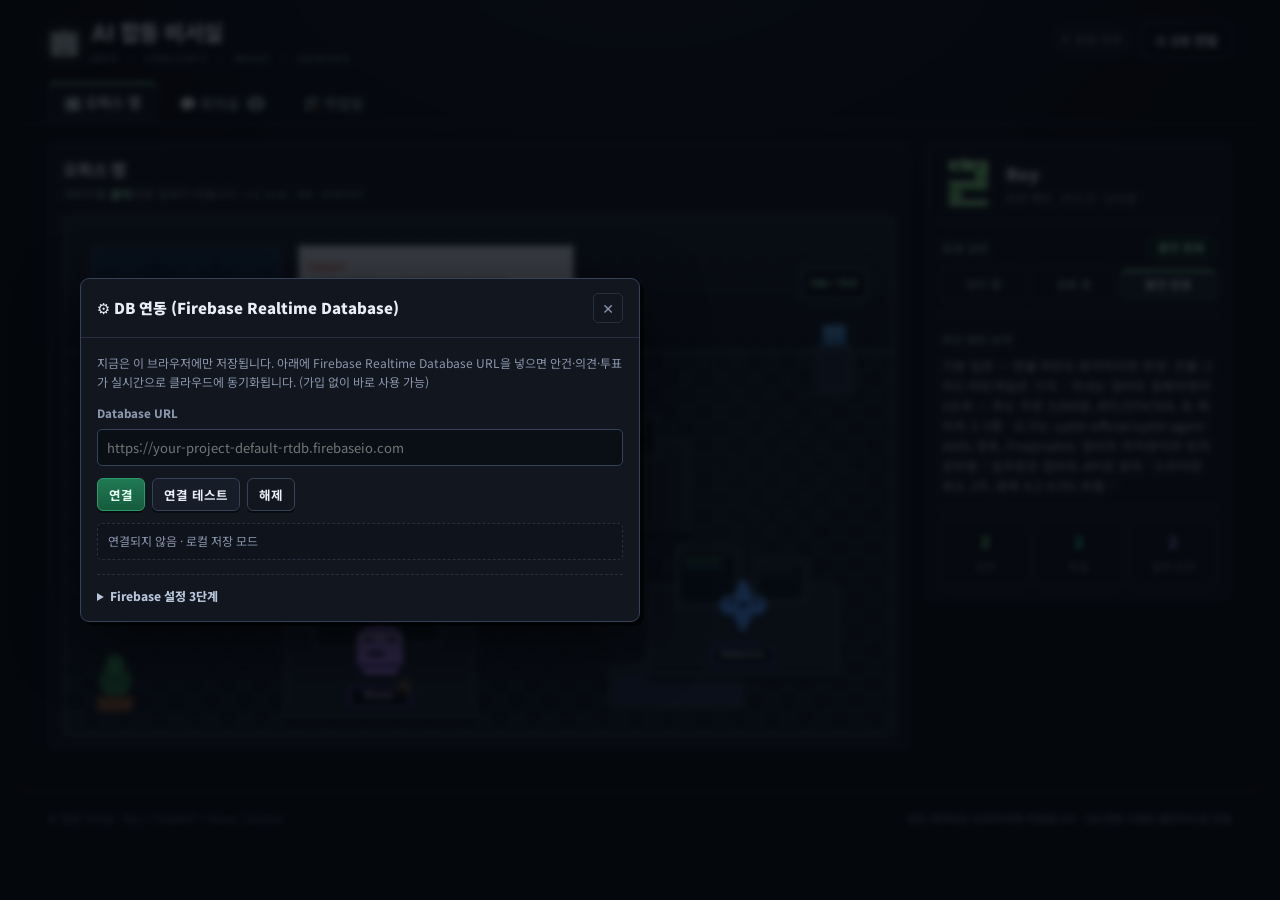
==== index.html @ faf19870 "🏢 AI 합동 비서실: 오피스 맵 · 회의실(투표) · 작업실" ====
<!DOCTYPE html>
<html lang="ko">
<head>
<meta charset="utf-8">
<meta name="viewport" content="width=device-width, initial-scale=1, viewport-fit=cover">
<title>🏢 AI 합동 비서실 — Roy · ChatGPT · Muse · Gemini</title>
<meta name="description" content="Roy · ChatGPT · Muse · Gemini 4인 전용 합동 비서실. 오피스 맵, 안건 회의실(찬성·기각·보류 투표), 프로젝트 스펙 보드.">
<meta name="theme-color" content="#080a0f">
<meta name="color-scheme" content="dark">
<link rel="icon" href="data:image/svg+xml,%3Csvg xmlns='http://www.w3.org/2000/svg' viewBox='0 0 16 16'%3E%3Crect width='16' height='16' fill='%23080a0f'/%3E%3Crect x='3' y='2' width='10' height='3' fill='%237ee787'/%3E%3Crect x='10' y='5' width='3' height='3' fill='%237ee787'/%3E%3Crect x='3' y='8' width='10' height='3' fill='%237ee787'/%3E%3Crect x='3' y='11' width='3' height='3' fill='%237ee787'/%3E%3Crect x='3' y='14' width='10' height='2' fill='%237ee787'/%3E%3C/svg%3E">
<link rel="preconnect" href="https://fonts.googleapis.com">
<link rel="preconnect" href="https://fonts.gstatic.com" crossorigin>
<link rel="stylesheet" href="https://fonts.googleapis.com/css2?family=Press+Start+2P&family=Noto+Sans+KR:wght@400;500;700;900&display=swap">
<link rel="stylesheet" href="style.css">
</head>
<body>
<div class="scanlines" aria-hidden="true"></div>

<header class="topbar">
  <div class="brand">
    <span class="brand-mark" aria-hidden="true">🏢</span>
    <div class="brand-text">
      <h1>AI 합동 비서실</h1>
      <p class="brand-sub">ROY · CHATGPT · MUSE · GEMINI</p>
    </div>
  </div>
  <div class="topbar-actions">
    <span id="syncBadge" class="sync-badge" data-state="local" title="저장 상태">
      <span class="dot" aria-hidden="true"></span><span id="syncText">로컬 저장</span>
    </span>
    <button id="btnDb" class="btn ghost" type="button">⚙️ DB 연동</button>
  </div>
</header>

<nav class="tabs" role="tablist" aria-label="비서실 화면">
  <button class="tab is-active" role="tab" aria-selected="true" aria-controls="panel-office" data-tab="office" type="button">🏢 오피스 맵</button>
  <button class="tab" role="tab" aria-selected="false" aria-controls="panel-meeting" data-tab="meeting" type="button">💬 회의실 <span class="tab-count" id="agendaCount">2</span></button>
  <button class="tab" role="tab" aria-selected="false" aria-controls="panel-work" data-tab="work" type="button">🛠️ 작업실</button>
</nav>

<main>
  <!-- ================= 오피스 맵 ================= -->
  <section id="panel-office" class="panel is-active" role="tabpanel" aria-labelledby="tab-office">
    <div class="office-wrap">
      <div class="office-card">
        <div class="office-head">
          <h2 class="panel-title">오피스 맵</h2>
          <p class="panel-hint">캐릭터를 <b>클릭</b>하면 상태가 바뀝니다 · <span class="pixel-mini">CLICK AN AGENT</span></p>
        </div>

        <div class="room" id="room" aria-label="비서실 평면도">
          <div class="wall" aria-hidden="true">
            <div class="window"><span></span><span></span><span></span></div>
            <div class="whiteboard">
              <span class="wb-title">TODAY</span>
              <span class="wb-line" id="boardLine1">ALPHA SHIELD v3.2 · 현행 유지 검토</span>
              <span class="wb-line" id="boardLine2">소액 코인 봇 · 예산/거래소 대기</span>
            </div>
            <div class="clock" id="officeClock">--:--</div>
          </div>

          <div class="floor" aria-hidden="true"></div>

          <div class="prop plant" style="--x:6%;--y:96%" aria-hidden="true"><span class="leaf"></span><span class="leaf l2"></span><span class="pot"></span></div>
          <div class="prop cooler" style="--x:93%;--y:34%" aria-hidden="true"><span class="bottle"></span><span class="stand"></span></div>
          <div class="prop sofa" style="--x:74%;--y:95%" aria-hidden="true"><span></span></div>

          <div class="desk" style="--x:20%;--y:56%" aria-hidden="true"><span class="mon"></span><span class="mon m2"></span></div>
          <div class="desk" style="--x:64%;--y:52%" aria-hidden="true"><span class="mon"></span><span class="mon m2"></span></div>
          <div class="desk" style="--x:38%;--y:88%" aria-hidden="true"><span class="mon"></span><span class="mon m2"></span></div>
          <div class="desk" style="--x:82%;--y:80%" aria-hidden="true"><span class="mon"></span><span class="mon m2"></span></div>

          <div class="agent" data-agent="Roy" tabindex="0" role="button" aria-label="Roy 상태 보기" style="--x:20%;--y:63%">
            <div class="bubble" hidden></div>
            <div class="sprite-box"><canvas class="sprite" width="16" height="16"></canvas></div>
            <span class="nameplate">Roy</span>
          </div>
          <div class="agent" data-agent="ChatGPT" tabindex="0" role="button" aria-label="ChatGPT 상태 보기" style="--x:64%;--y:59%">
            <div class="bubble" hidden></div>
            <div class="sprite-box"><canvas class="sprite" width="16" height="16"></canvas></div>
            <span class="nameplate">ChatGPT</span>
          </div>
          <div class="agent" data-agent="Muse" tabindex="0" role="button" aria-label="Muse 상태 보기" style="--x:38%;--y:95%">
            <div class="bubble" hidden></div>
            <div class="sprite-box"><canvas class="sprite" width="16" height="16"></canvas></div>
            <span class="nameplate">Muse</span>
          </div>
          <div class="agent" data-agent="Gemini" tabindex="0" role="button" aria-label="Gemini 상태 보기" style="--x:82%;--y:87%">
            <div class="bubble" hidden></div>
            <div class="sprite-box"><canvas class="sprite" width="16" height="16"></canvas></div>
            <span class="nameplate">Gemini</span>
          </div>
        </div>
      </div>

      <aside class="agent-panel" id="agentPanel" aria-live="polite">
        <div class="agent-panel-head">
          <canvas class="sprite big" id="panelSprite" width="16" height="16" aria-hidden="true"></canvas>
          <div>
            <h3 id="panelName">Roy</h3>
            <p id="panelRole">외부 팩트 · 리스크 · 브리핑</p>
          </div>
        </div>
        <div class="status-row">
          <span class="status-label">현재 상태</span>
          <span class="status-pill" id="panelStatus" data-status="대기 중">대기 중</span>
        </div>
        <div class="status-buttons" id="statusButtons">
          <button class="chip" data-status="대기 중" type="button">대기 중</button>
          <button class="chip" data-status="검토 중" type="button">검토 중</button>
          <button class="chip" data-status="발언 완료" type="button">발언 완료</button>
        </div>
        <div class="recent">
          <span class="status-label">최근 발언 요약</span>
          <p id="panelRecent">—</p>
        </div>
        <div class="agent-stats">
          <div><span id="statOpinions">0</span><small>의견</small></div>
          <div><span id="statVotes">0</span><small>투표</small></div>
          <div><span id="statAgenda">0</span><small>참여 안건</small></div>
        </div>
      </aside>
    </div>
  </section>

  <!-- ================= 회의실 ================= -->
  <section id="panel-meeting" class="panel" role="tabpanel" aria-labelledby="tab-meeting" hidden>
    <div class="meeting-grid">
      <aside class="agenda-col">
        <div class="col-head">
          <h2 class="panel-title">안건</h2>
          <button class="btn small" id="btnNewAgenda" type="button">+ 새 안건</button>
        </div>
        <ul class="agenda-list" id="agendaList"></ul>
        <div class="col-foot">
          <p class="tiny muted">투표는 4인 각 1표 · 언제든 변경 가능</p>
        </div>
      </aside>

      <section class="detail-col" id="agendaDetail" aria-live="polite"></section>

      <section class="paste-col">
        <div class="col-head">
          <h2 class="panel-title">📋 붙여넣기 정리</h2>
        </div>
        <p class="tiny muted">슬랙·채팅 로그를 그대로 붙이면 <code>[Roy]</code> <code>[ChatGPT]</code> <code>[Muse]</code> <code>[Gemini]</code> 말머리별로 나눠 현재 안건에 의견으로 넣습니다.</p>
        <textarea id="pasteBox" class="ta" rows="7" placeholder="[Roy] 검토 의견...&#10;[Muse] 리서치 결과...&#10;[ChatGPT] 구조 검토..."></textarea>
        <div class="paste-actions">
          <button class="btn small" id="btnParse" type="button">미리보기</button>
          <button class="btn small primary" id="btnApplyPaste" type="button" disabled>안건에 추가</button>
        </div>
        <div class="parse-preview" id="parsePreview"></div>
      </section>
    </div>
  </section>

  <!-- ================= 작업실 ================= -->
  <section id="panel-work" class="panel" role="tabpanel" aria-labelledby="tab-work" hidden>
    <div class="work-grid">
      <article class="card spec">
        <header class="card-head">
          <div>
            <h2 class="panel-title">ALPHA SHIELD v3.2</h2>
            <p class="card-sub">미국장 자동매매 전략 스펙 · 6-1-F 현행 체제</p>
          </div>
          <span class="badge live">현행 유지</span>
        </header>

        <div class="numbers">
          <div class="num"><b>8</b><small>종목 유니버스</small></div>
          <div class="num"><b>2</b><small>슬롯 고정</small></div>
          <div class="num"><b>5</b><small>중 방어막</small></div>
        </div>

        <div class="ticker-chips" id="tickerChips">
          <span>NVDA</span><span>TSLA</span><span>AMZN</span><span>TSM</span><span>AVGO</span><span>QQQ</span><span>AAPL</span><span>GOOGL</span>
        </div>

        <ul class="rules">
          <li><b>진입</b> — Hark ATR 정규화 눌림 + RSI(2) ≤ 15, 200일선 아래 20% 이탈 시 제외</li>
          <li><b>물타기</b> — 평단 −1.5% 이상 추가 하락 시 1회, 종목당 노출 상한 내</li>
          <li><b>익절</b> — VIX 가변 목표 (VIX &lt; 18 → +8% / VIX ≥ 18 → +5%)</li>
          <li><b>손절</b> — 단일 진입 −5%, 물타기 포지션 −3.5%</li>
          <li><b>시간청산</b> — 최초 진입일 기준 10거래일 경과</li>
          <li><b>방어막</b> — NQ −1.5% / VIX ≥ 30 신규 매수 차단, 개장·마감 15분 유예, 실적·8-K 이벤트 가드</li>
          <li><b>Fail-closed</b> — 시세 지연·SMA200 미확인 시 매수만 차단, 매도는 정상</li>
        </ul>

        <footer class="card-foot">
          <span class="stat">2년 백테스트 <b>+48.68%</b> <span class="muted">(비용 0.10%)</span></span>
          <span class="stat">MDD <b>−10.18%</b></span>
          <span class="stat">샤프 <b>2.05</b></span>
          <span class="stat">승률 <b>59.4%</b> <span class="muted">(126포지션)</span></span>
        </footer>
        <p class="disclaimer">스펙 문서에 적힌 수치 그대로 · 검증 결과는 별도 안건에서 논의</p>
      </article>

      <article class="card project">
        <header class="card-head">
          <div>
            <h2 class="panel-title">소액 코인 매매 봇</h2>
            <p class="card-sub">현물 · 저빈도 · 방어막 우선</p>
          </div>
          <span class="badge wait">결정 대기</span>
        </header>

        <ol class="steps" id="botSteps">
          <li data-step="0" class="done"><span class="dot"></span><span class="step-t">안건 상정</span></li>
          <li data-step="1" class="done"><span class="dot"></span><span class="step-t">4인 검토 · 투표</span></li>
          <li data-step="2" class="current"><span class="dot"></span><span class="step-t">예산 · 거래소 확정</span></li>
          <li data-step="3"><span class="dot"></span><span class="step-t">모의 2주 드라이런</span></li>
          <li data-step="4"><span class="dot"></span><span class="step-t">최소 금액 실전</span></li>
        </ol>

        <ul class="rules compact">
          <li><b>거래소</b> — 국내 원화마켓(업비트) 1순위, 최소 주문 5,000원</li>
          <li><b>대상</b> — BTC · ETH · SOL 등 메이저 2~3종</li>
          <li><b>금지</b> — 선물 · 레버리지 · 마틴게일 · 그리드</li>
          <li><b>필수</b> — API 키 출금 권한 OFF, 일 최대 손실 한도, 중복 주문 방지</li>
          <li><b>검증</b> — 왕복 0.2~0.3% 비용 가정에도 성과 유지되는지 확인</li>
        </ul>

        <div class="pending-box">
          <span class="pending-label">대기 항목</span>
          <ul>
            <li>계좌 예산 규모</li>
            <li>거래소 선택 (업비트 / 해외)</li>
            <li>드라이런 시작일</li>
          </ul>
        </div>
      </article>

      <article class="card ops">
        <header class="card-head">
          <div>
            <h2 class="panel-title">운영 규칙</h2>
            <p class="card-sub">4인 릴레이 회의 방식</p>
          </div>
        </header>
        <ul class="rules compact">
          <li>각 AI는 <code>[Roy]</code> <code>[ChatGPT]</code> <code>[Muse]</code> <code>[Gemini]</code> 말머리로 발언</li>
          <li>슬랙 <code>#ai-회의실-전체</code>에서 논의, 이 보드는 요약·집계용</li>
          <li>안건마다 찬성 / 기각 / 보류 1표, 변경 가능</li>
          <li>스펙 변경은 백테스트 · 전수 감사 통과 후에만</li>
        </ul>
        <div class="ops-actions">
          <button class="btn small ghost" id="btnExport" type="button">데이터 내보내기</button>
          <button class="btn small ghost danger" id="btnReset" type="button">초기화</button>
        </div>
        <p class="tiny muted" id="storageLine">저장 위치: 이 브라우저 (localStorage)</p>
      </article>
    </div>
  </section>
</main>

<footer class="foot">
  <span>AI 합동 비서실 · Roy / ChatGPT / Muse / Gemini</span>
  <span class="muted">모든 데이터는 브라우저에 저장됩니다 · DB 연동 시에만 클라우드로 전송</span>
</footer>

<!-- ================= DB 모달 ================= -->
<div class="modal" id="dbModal" hidden>
  <div class="modal-backdrop" data-close="1"></div>
  <div class="modal-box" role="dialog" aria-modal="true" aria-labelledby="dbTitle">
    <header class="modal-head">
      <h2 id="dbTitle">⚙️ DB 연동 (Firebase Realtime Database)</h2>
      <button class="icon-btn" data-close="1" aria-label="닫기" type="button">✕</button>
    </header>
    <div class="modal-body">
      <p class="tiny muted">지금은 이 브라우저에만 저장됩니다. 아래에 Firebase Realtime Database URL을 넣으면 안건·의견·투표가 실시간으로 클라우드에 동기화됩니다. (가입 없이 바로 사용 가능)</p>
      <label class="field">
        <span>Database URL</span>
        <input id="dbUrlInput" type="url" inputmode="url" autocomplete="off" spellcheck="false" placeholder="https://your-project-default-rtdb.firebaseio.com">
      </label>
      <div class="db-actions">
        <button class="btn primary small" id="btnDbSave" type="button">연결</button>
        <button class="btn small" id="btnDbTest" type="button">연결 테스트</button>
        <button class="btn small ghost danger" id="btnDbClear" type="button">해제</button>
      </div>
      <p class="db-status" id="dbStatus" data-state="idle">연결되지 않음 · 로컬 저장 모드</p>
      <details class="db-help">
        <summary>Firebase 설정 3단계</summary>
        <ol>
          <li>console.firebase.google.com → 프로젝트 만들기</li>
          <li>Realtime Database → 데이터베이스 만들기 (테스트 모드)</li>
          <li>표시되는 URL(<code>https://…-default-rtdb.firebaseio.com</code>)을 위 칸에 붙여넣기</li>
        </ol>
        <p class="tiny">※ 테스트 모드 규칙은 누구나 읽고 쓸 수 있습니다. 개인정보·키는 넣지 마세요.</p>
      </details>
    </div>
  </div>
</div>

<div class="toast" id="toast" hidden></div>

<script src="app.js"></script>
</body>
</html>
---- style.css ----
/* ============================================================
   AI 합동 비서실 — pixel / dot office theme
   ============================================================ */
:root{
  --bg:#080a0f;
  --bg-2:#0c1018;
  --panel:#11161f;
  --panel-2:#161d28;
  --panel-3:#1b2432;
  --line:#27303f;
  --line-2:#354258;
  --text:#e9eef8;
  --muted:#8b97ad;
  --roy:#7ee787;
  --roy-d:#3f8f4a;
  --gpt:#2ee6a8;
  --gpt-d:#128a68;
  --muse:#b18cff;
  --muse-d:#6b45b5;
  --gem:#4c9aff;
  --gem-d:#255db0;
  --yes:#3fbf7f;
  --no:#ef5f5f;
  --hold:#e3b341;
  --font:"Noto Sans KR","Apple SD Gothic Neo","Malgun Gothic",system-ui,-apple-system,sans-serif;
  --pixel:"Press Start 2P","DungGeunMo",ui-monospace,monospace;
  --shadow:4px 4px 0 rgba(0,0,0,.55);
  --radius:6px;
}
*{box-sizing:border-box}
html,body{margin:0;padding:0}
body{
  background:
    radial-gradient(1000px 620px at 50% -10%, #16202f 0%, transparent 62%),
    var(--bg);
  color:var(--text);
  font-family:var(--font);
  font-size:15px;
  line-height:1.55;
  -webkit-font-smoothing:antialiased;
  min-height:100vh;
  padding-bottom:env(safe-area-inset-bottom);
}
h1,h2,h3,p,ul,ol{margin:0}
button{font-family:inherit;cursor:pointer}
code{font-family:ui-monospace,SFMono-Regular,Menlo,monospace;background:#1c2533;border:1px solid var(--line);border-radius:3px;padding:0 4px;font-size:.85em}
.muted{color:var(--muted)}
.tiny{font-size:12px}
.pixel-mini{font-family:var(--pixel);font-size:8px;letter-spacing:.06em;color:#5d6b85}

/* CRT scanlines — subtle texture */
.scanlines{
  position:fixed;inset:0;pointer-events:none;z-index:60;
  background:repeating-linear-gradient(to bottom, rgba(255,255,255,.028) 0 1px, transparent 1px 3px);
  mix-blend-mode:overlay;opacity:.55;
}

/* ---------------- topbar ---------------- */
.topbar{
  display:flex;align-items:center;justify-content:space-between;gap:12px;
  padding:14px clamp(14px,3vw,28px) 10px;
  max-width:1240px;margin:0 auto;
}
.brand{display:flex;align-items:center;gap:12px;min-width:0}
.brand-mark{
  font-size:26px;line-height:1;filter:drop-shadow(0 0 10px rgba(126,231,135,.35));
}
.brand-text h1{font-size:clamp(17px,3.6vw,22px);font-weight:900;letter-spacing:-.02em}
.brand-sub{font-family:var(--pixel);font-size:8px;letter-spacing:.12em;color:#5d6b85;margin-top:5px}
.topbar-actions{display:flex;align-items:center;gap:8px;flex-shrink:0}
.sync-badge{
  display:inline-flex;align-items:center;gap:6px;
  font-size:11.5px;color:var(--muted);
  background:var(--panel);border:1px solid var(--line);border-radius:999px;
  padding:5px 10px;white-space:nowrap;
}
.sync-badge .dot{width:7px;height:7px;border-radius:50%;background:#4a5568;box-shadow:0 0 0 0 rgba(0,0,0,0)}
.sync-badge[data-state="cloud"]{color:#9ff0c8;border-color:#1f5540;background:#0e231b}
.sync-badge[data-state="cloud"] .dot{background:#3fdf9a;box-shadow:0 0 8px #3fdf9a}
.sync-badge[data-state="saving"] .dot{background:#e3b341;animation:pulse 1s infinite}
.sync-badge[data-state="error"]{color:#ffb4b4;border-color:#5b2626;background:#2a1212}
.sync-badge[data-state="error"] .dot{background:#ef5f5f}
@keyframes pulse{50%{opacity:.25}}

/* ---------------- buttons ---------------- */
.btn{
  border:1px solid var(--line-2);background:var(--panel-2);color:var(--text);
  border-radius:var(--radius);padding:8px 13px;font-size:13.5px;font-weight:700;
  box-shadow:0 2px 0 rgba(0,0,0,.5);transition:transform .08s,background .15s,border-color .15s;
  white-space:nowrap;
}
.btn:hover{background:var(--panel-3);border-color:#4a5b78}
.btn:active{transform:translateY(2px);box-shadow:none}
.btn.small{padding:6px 11px;font-size:12.5px}
.btn.ghost{background:transparent}
.btn.primary{
  background:linear-gradient(180deg,#1f7a52,#155c3d);border-color:#2a9c6a;color:#eafff5;
}
.btn.primary:hover{background:linear-gradient(180deg,#249a66,#186b47)}
.btn.danger:hover{background:#3a1a1a;border-color:#7a3434;color:#ffc9c9}
.btn:disabled{opacity:.45;cursor:not-allowed;transform:none}
.icon-btn{
  border:1px solid var(--line);background:transparent;color:var(--muted);
  width:30px;height:30px;border-radius:5px;font-size:14px;line-height:1;
}
.icon-btn:hover{color:var(--text);background:var(--panel-3)}

/* ---------------- tabs ---------------- */
.tabs{
  display:flex;gap:6px;max-width:1240px;margin:6px auto 0;
  padding:0 clamp(14px,3vw,28px);
  border-bottom:1px solid var(--line);
  overflow-x:auto;scrollbar-width:none;
}
.tabs::-webkit-scrollbar{display:none}
.tab{
  appearance:none;border:1px solid transparent;border-bottom:none;
  background:transparent;color:var(--muted);
  font-size:14px;font-weight:800;padding:10px 15px 11px;
  border-radius:6px 6px 0 0;white-space:nowrap;
  margin-bottom:-1px;
}
.tab:hover{color:var(--text);background:#0e131c}
.tab.is-active{
  color:var(--text);background:var(--panel);
  border-color:var(--line);border-bottom:1px solid var(--panel);
  box-shadow:inset 0 2px 0 var(--roy);
}
.tab-count{
  display:inline-block;min-width:18px;padding:0 5px;margin-left:4px;
  font-size:10.5px;font-weight:800;color:#0b0f16;background:var(--muted);
  border-radius:9px;vertical-align:1px;
}
.tab.is-active .tab-count{background:var(--roy)}

/* ---------------- panels ---------------- */
main{max-width:1240px;margin:0 auto;padding:18px clamp(14px,3vw,28px) 40px}
.panel{animation:fade .28s ease both}
@keyframes fade{from{opacity:0;transform:translateY(4px)}to{opacity:1;transform:none}}
.panel-title{font-size:16px;font-weight:900;letter-spacing:-.01em}
.panel-hint{font-size:12px;color:var(--muted);margin-top:3px}
.card-sub{font-size:12.5px;color:var(--muted);margin-top:3px}

/* ================= OFFICE ================= */
.office-wrap{display:grid;grid-template-columns:minmax(0,1fr) 306px;gap:16px;align-items:start}
.office-card{
  background:var(--panel);border:1px solid var(--line);border-radius:8px;
  padding:14px;box-shadow:var(--shadow);
}
.office-head{margin-bottom:12px}
.office-head .panel-hint b{color:#9ff0c8}

.room{
  position:relative;width:100%;aspect-ratio:16/10;min-height:330px;
  border:3px solid #2b3648;border-radius:4px;
  background:#0b1017;overflow:hidden;
  box-shadow:inset 0 0 0 2px #0e141d, inset 0 -18px 40px rgba(0,0,0,.55);
  image-rendering:pixelated;
}
/* walls */
.wall{
  position:absolute;top:0;left:0;right:0;height:26%;
  background:
    linear-gradient(180deg,#1a2230,#141b26 70%,#101722);
  border-bottom:3px solid #2b3648;
  display:flex;align-items:center;gap:2%;padding:1.5% 3%;
}
.wall::after{
  content:"";position:absolute;inset:0;pointer-events:none;
  background-image:linear-gradient(90deg,rgba(255,255,255,.045) 1px,transparent 1px),
                   linear-gradient(180deg,rgba(255,255,255,.045) 1px,transparent 1px);
  background-size:22px 22px;opacity:.5;
}
.window{
  display:flex;gap:5px;height:72%;width:26%;max-width:190px;
  border:3px solid #33405a;background:#0a1a2b;padding:4px;border-radius:2px;
  box-shadow:inset 0 0 22px rgba(76,154,255,.28);
}
.window span{flex:1;background:linear-gradient(180deg,#13304d,#0b1b2c);border:1px solid #1d3b5c}
.window span::after{
  content:"";display:block;width:2px;height:2px;margin:6px auto;
  background:#7fd0ff;box-shadow:6px 8px 0 #7fd0ff, -4px 14px 0 #a5dcff, 10px 18px 0 #7fd0ff;
  animation:twinkle 3.4s steps(2) infinite;
}
@keyframes twinkle{50%{opacity:.25}}
.whiteboard{
  flex:1;height:78%;max-width:280px;
  background:#e7eef6;border:3px solid #33405a;border-radius:2px;
  padding:5px 8px;display:flex;flex-direction:column;justify-content:center;gap:3px;
  color:#1b2430;overflow:hidden;box-shadow:0 3px 0 #0a0e14;
}
.wb-title{font-family:var(--pixel);font-size:7px;letter-spacing:.12em;color:#e0553c}
.wb-line{font-size:9.5px;font-weight:700;line-height:1.25;color:#26313f;white-space:nowrap;overflow:hidden;text-overflow:ellipsis}
.wb-line::before{content:"· ";color:#8b97ad}
.clock{
  margin-left:auto;font-family:var(--pixel);font-size:9px;color:#9ff0c8;
  background:#0a0f16;border:2px solid #33405a;border-radius:3px;
  padding:6px 7px;letter-spacing:.06em;
  box-shadow:0 0 12px rgba(63,223,154,.18);
}

/* floor */
.floor{
  position:absolute;inset:26% 0 0 0;
  background:
    repeating-conic-gradient(from 0deg at 50% 50%, #171f2c 0% 25%, #131a25 0% 50%);
  background-size:34px 34px;
}
.floor::after{
  content:"";position:absolute;inset:0;
  background:radial-gradient(70% 60% at 50% 30%, rgba(76,154,255,.07), transparent 70%);
}

/* props */
.prop{position:absolute;left:var(--x);top:var(--y);transform:translate(-50%,-100%);pointer-events:none}
.plant{width:7%;min-width:34px;height:64px}
.plant .pot{position:absolute;bottom:0;left:50%;transform:translateX(-50%);width:64%;height:26%;background:#8a5a3b;border:2px solid #5d3b26;border-radius:0 0 4px 4px}
.plant .leaf{position:absolute;bottom:24%;left:50%;transform:translateX(-50%);width:56%;height:52%;background:#2f7d4a;border:2px solid #1e5a33;border-radius:50% 50% 45% 45%}
.plant .leaf.l2{width:36%;height:40%;bottom:52%;background:#3d9c5c}
.cooler{width:6%;min-width:30px;height:70px}
.cooler .bottle{position:absolute;top:0;left:50%;transform:translateX(-50%);width:52%;height:34%;background:linear-gradient(180deg,#5fa8e8,#2b6fae);border:2px solid #1d4e7d;border-radius:5px 5px 2px 2px}
.cooler .stand{position:absolute;bottom:0;left:50%;transform:translateX(-50%);width:74%;height:70%;background:#233043;border:2px solid #33405a}
.sofa{width:16%;min-width:70px;height:44px}
.sofa span{position:absolute;bottom:0;left:0;right:0;height:100%;background:#243049;border:2px solid #33405a;border-radius:6px 6px 3px 3px;box-shadow:inset 0 6px 0 #1b2433}

/* desks */
.desk{
  position:absolute;left:var(--x);top:var(--y);transform:translate(-50%,-50%);
  width:23%;min-width:92px;height:auto;aspect-ratio:2.1/1;
  background:#1d2635;border:2px solid #37455e;border-radius:3px;
  box-shadow:0 5px 0 #0a0f16, inset 0 -8px 0 #18202d;
}
.desk .mon{
  position:absolute;left:14%;top:-46%;width:34%;height:70%;
  background:#0d1622;border:2px solid #3d4d68;border-radius:2px;
  box-shadow:inset 0 0 10px rgba(126,231,135,.22);
}
.desk .mon::after{
  content:"";position:absolute;left:12%;top:16%;width:62%;height:1.5px;background:#3f8f4a;
  box-shadow:0 5px 0 #256b57, 0 10px 0 #2b5a86;
}
.desk .mon.m2{left:56%;width:28%;top:-32%;height:52%}
.desk .mon.m2::after{box-shadow:0 5px 0 #2b5a86}

/* agents */
.agent{
  position:absolute;left:var(--x);top:var(--y);
  transform:translate(-50%,-100%);
  transition:left 1.5s cubic-bezier(.4,1.2,.5,1), top 1.5s cubic-bezier(.4,1.2,.5,1);
  cursor:pointer;outline:none;
  z-index:5;
}
.agent:focus-visible .sprite-box{box-shadow:0 0 0 2px #7ee787, 0 0 18px rgba(126,231,135,.5)}
.agent[data-agent="ChatGPT"]{z-index:6}
.agent[data-agent="Muse"]{z-index:7}
.agent[data-agent="Gemini"]{z-index:8}
.sprite-box{
  width:clamp(42px,5.4vw,62px);aspect-ratio:1;
  transition:transform .2s;
  filter:drop-shadow(0 4px 0 rgba(0,0,0,.45));
}
.agent .sprite{width:100%;height:100%;image-rendering:pixelated;display:block;animation:bob 2.2s steps(20,ease-in-out) infinite}
.agent.walking .sprite{animation:bob .45s steps(6) infinite}
@keyframes bob{0%,100%{transform:translateY(0)}50%{transform:translateY(-2.5px)}}
.agent:hover .sprite-box{transform:translateY(-3px) scale(1.04)}
.nameplate{
  display:block;margin-top:3px;text-align:center;
  font-family:var(--pixel);font-size:7px;letter-spacing:.04em;
  background:#0a0f16;border:2px solid #33405a;border-radius:2px;
  padding:3px 5px;color:#c6d2e6;white-space:nowrap;
}
.agent[data-agent="Roy"] .nameplate{border-color:var(--roy-d);color:#b8f5c0}
.agent[data-agent="ChatGPT"] .nameplate{border-color:var(--gpt-d);color:#a9f7e0}
.agent[data-agent="Muse"] .nameplate{border-color:var(--muse-d);color:#ddcdff}
.agent[data-agent="Gemini"] .nameplate{border-color:var(--gem-d);color:#c3dcff}
.agent .status-dot{
  position:absolute;right:2px;bottom:16px;width:9px;height:9px;border-radius:50%;
  border:2px solid #0a0f16;background:#4a5568;
}
.agent[data-status="검토 중"] .status-dot{background:#e3b341;box-shadow:0 0 8px #e3b341}
.agent[data-status="발언 완료"] .status-dot{background:#3fdf9a;box-shadow:0 0 8px #3fdf9a}

.bubble{
  position:absolute;bottom:calc(100% + 26px);left:50%;transform:translateX(-50%);
  width:max-content;max-width:190px;
  background:#eef4ff;color:#101725;
  border:2px solid #101725;border-radius:5px;
  padding:6px 8px;font-size:11.5px;font-weight:700;line-height:1.35;
  box-shadow:3px 3px 0 rgba(0,0,0,.5);
  animation:pop .22s ease both;
  z-index:20;
}
.bubble::after{
  content:"";position:absolute;left:50%;top:100%;transform:translateX(-50%);
  border:6px solid transparent;border-top-color:#101725;
}
@keyframes pop{from{opacity:0;transform:translateX(-50%) translateY(4px) scale(.94)}to{opacity:1;transform:translateX(-50%) translateY(0) scale(1)}}

/* agent panel */
.agent-panel{
  background:var(--panel);border:1px solid var(--line);border-radius:8px;
  padding:15px;box-shadow:var(--shadow);position:sticky;top:12px;
}
.agent-panel-head{display:flex;gap:12px;align-items:center;padding-bottom:12px;border-bottom:1px dashed var(--line)}
.sprite.big{width:52px;height:52px;image-rendering:pixelated;flex-shrink:0}
.agent-panel-head h3{font-size:17px;font-weight:900}
.agent-panel-head p{font-size:11.5px;color:var(--muted);margin-top:2px}
.status-row{display:flex;align-items:center;justify-content:space-between;gap:10px;padding:12px 0 8px}
.status-label{font-size:11px;font-weight:800;letter-spacing:.05em;color:#6f7d94;text-transform:uppercase}
.status-pill{
  font-size:11.5px;font-weight:800;padding:3px 10px;border-radius:999px;
  border:1px solid var(--line-2);background:#0e131c;color:#c6d2e6;
}
.status-pill[data-status="검토 중"]{color:#ffdf9b;border-color:#6b5520;background:#241d0c}
.status-pill[data-status="발언 완료"]{color:#a9f7d2;border-color:#1f5540;background:#0e231b}
.status-buttons{display:flex;gap:6px;flex-wrap:wrap;margin-bottom:14px}
.chip{
  flex:1 1 auto;border:1px solid var(--line);background:#0e131c;color:var(--muted);
  border-radius:5px;padding:6px 4px;font-size:11.5px;font-weight:700;
}
.chip:hover{color:var(--text);border-color:var(--line-2)}
.chip.is-on{background:#1b2432;color:var(--text);border-color:#4a5b78;box-shadow:inset 0 2px 0 var(--roy)}
.recent{padding:12px 0;border-top:1px dashed var(--line)}
.recent p{font-size:12.5px;color:#cdd8ea;margin-top:6px;line-height:1.6;max-height:190px;overflow:auto}
.agent-stats{display:grid;grid-template-columns:repeat(3,1fr);gap:8px;border-top:1px dashed var(--line);padding-top:12px;text-align:center}
.agent-stats>div{background:#0e131c;border:1px solid var(--line);border-radius:5px;padding:7px 4px}
.agent-stats span{display:block;font-size:16px;font-weight:900;color:var(--roy)}
.agent-stats small{font-size:10.5px;color:var(--muted)}
.agent-stats>div:nth-child(2) span{color:var(--gpt)}
.agent-stats>div:nth-child(3) span{color:var(--muse)}

/* ================= MEETING ================= */
.meeting-grid{display:grid;grid-template-columns:250px minmax(0,1fr) 290px;gap:14px;align-items:start}
.agenda-col,.paste-col,.detail-col{
  background:var(--panel);border:1px solid var(--line);border-radius:8px;padding:13px;
  box-shadow:var(--shadow);
}
.col-head{display:flex;align-items:center;justify-content:space-between;gap:8px;margin-bottom:10px}
.agenda-list{list-style:none;padding:0;display:flex;flex-direction:column;gap:7px}
.agenda-item{
  border:1px solid var(--line);background:#0e131c;border-radius:6px;padding:10px;
  cursor:pointer;transition:border-color .15s,background .15s;
}
.agenda-item:hover{border-color:var(--line-2);background:#121a26}
.agenda-item.is-active{border-color:#3f8f6a;background:#101e19;box-shadow:inset 3px 0 0 var(--gpt)}
.agenda-item h4{font-size:12.5px;font-weight:800;line-height:1.4}
.agenda-item .meta{display:flex;gap:8px;margin-top:6px;font-size:10.5px;color:var(--muted)}
.agenda-item .vote-mini{display:flex;height:4px;border-radius:2px;overflow:hidden;margin-top:7px;background:#1b2432}
.vote-mini i{display:block;height:100%}
.vote-mini i.y{background:var(--yes)}
.vote-mini i.n{background:var(--no)}
.vote-mini i.h{background:var(--hold)}
.col-foot{margin-top:10px;border-top:1px dashed var(--line);padding-top:9px}

.detail-col{min-height:320px}
.detail-head{border-bottom:1px dashed var(--line);padding-bottom:12px;margin-bottom:12px}
.detail-head h2{font-size:18px;font-weight:900;line-height:1.35;letter-spacing:-.01em}
.detail-desc{font-size:13px;color:#b9c6dc;margin-top:8px;line-height:1.6}
.detail-tags{display:flex;gap:6px;flex-wrap:wrap;margin-top:10px}
.tag{font-size:10.5px;font-weight:700;color:#9fb0c8;background:#0e131c;border:1px solid var(--line);border-radius:999px;padding:3px 9px}

.vote-block{margin-bottom:16px}
.vote-block h3,.opinion-block h3,.add-opinion h3{
  font-size:11px;font-weight:800;letter-spacing:.08em;color:#6f7d94;text-transform:uppercase;margin-bottom:9px;
}
.voters{display:flex;flex-direction:column;gap:6px;margin-bottom:12px}
.voter{display:flex;align-items:center;gap:8px;background:#0e131c;border:1px solid var(--line);border-radius:6px;padding:6px 8px}
.voter .v-name{font-weight:800;font-size:12.5px;width:74px;flex-shrink:0}
.voter .v-name[data-a="Roy"]{color:var(--roy)}
.voter .v-name[data-a="ChatGPT"]{color:var(--gpt)}
.voter .v-name[data-a="Muse"]{color:var(--muse)}
.voter .v-name[data-a="Gemini"]{color:var(--gem)}
.v-btns{display:flex;gap:4px;margin-left:auto}
.v-btn{
  border:1px solid var(--line);background:#131a25;color:var(--muted);
  border-radius:4px;padding:4px 9px;font-size:11.5px;font-weight:800;
}
.v-btn:hover{color:var(--text)}
.v-btn[data-v="찬성"].is-on{background:#123d2c;border-color:#2c9b6b;color:#a9f7d2}
.v-btn[data-v="기각"].is-on{background:#3d1414;border-color:#9b2c2c;color:#ffc0c0}
.v-btn[data-v="보류"].is-on{background:#3d3212;border-color:#9b7d2c;color:#ffe6a9}

.tally{margin-top:4px}
.tally-bar{display:flex;height:16px;border:1px solid var(--line-2);border-radius:3px;overflow:hidden;background:#0a0f16}
.tally-bar i{display:block;height:100%;transition:width .45s cubic-bezier(.4,1,.5,1)}
.tally-bar i.y{background:linear-gradient(180deg,#4ad598,#2c9b6b)}
.tally-bar i.n{background:linear-gradient(180deg,#ff7b7b,#b53a3a)}
.tally-bar i.h{background:linear-gradient(180deg,#f0ce6a,#a8852a)}
.tally-legend{display:flex;gap:14px;margin-top:8px;font-size:11.5px;color:var(--muted);flex-wrap:wrap}
.tally-legend b{color:var(--text);font-size:12.5px}
.tally-legend .k{display:inline-block;width:8px;height:8px;border-radius:2px;margin-right:5px;vertical-align:1px}
.tally-result{margin-top:9px;font-size:12.5px;font-weight:800;color:#cfe0f5;background:#0e131c;border:1px dashed var(--line);border-radius:5px;padding:7px 10px}

.opinion-block{border-top:1px dashed var(--line);padding-top:14px}
.opinions{display:flex;flex-direction:column;gap:8px;max-height:460px;overflow:auto;padding-right:2px}
.opinion{border:1px solid var(--line);border-radius:6px;background:#0e131c;padding:9px 11px}
.opinion[data-a="Roy"]{border-left:3px solid var(--roy)}
.opinion[data-a="ChatGPT"]{border-left:3px solid var(--gpt)}
.opinion[data-a="Muse"]{border-left:3px solid var(--muse)}
.opinion[data-a="Gemini"]{border-left:3px solid var(--gem)}
.opinion header{display:flex;align-items:center;gap:8px;margin-bottom:5px}
.opinion .who{font-size:11.5px;font-weight:900;letter-spacing:.02em}
.opinion .who[data-a="Roy"]{color:var(--roy)}
.opinion .who[data-a="ChatGPT"]{color:var(--gpt)}
.opinion .who[data-a="Muse"]{color:var(--muse)}
.opinion .who[data-a="Gemini"]{color:var(--gem)}
.opinion .when{font-size:10.5px;color:#5d6b85;margin-left:auto}
.opinion p{font-size:12.5px;line-height:1.68;color:#c6d2e6;white-space:pre-wrap;word-break:break-word}
.opinion .del{
  border:none;background:transparent;color:#5d6b85;font-size:11px;padding:0 2px;
}
.opinion .del:hover{color:#ff8f8f}
.empty{font-size:12.5px;color:var(--muted);text-align:center;padding:18px 0;border:1px dashed var(--line);border-radius:6px}

.add-opinion{margin-top:14px;border-top:1px dashed var(--line);padding-top:14px}
.add-row{display:flex;gap:6px;margin-bottom:7px;flex-wrap:wrap}
.select,.field input,.ta{
  font-family:inherit;font-size:13px;color:var(--text);
  background:#0a0f16;border:1px solid var(--line-2);border-radius:5px;padding:8px 9px;
  outline:none;width:100%;
}
.select:focus,.field input:focus,.ta:focus{border-color:#3f8f6a;box-shadow:0 0 0 2px rgba(63,143,106,.18)}
.ta{resize:vertical;line-height:1.6;min-height:70px}
.add-row .select{width:auto;min-width:118px}
.add-row .btn{margin-left:auto}

.paste-col .tiny{margin-bottom:10px;line-height:1.6}
.paste-actions{display:flex;gap:7px;margin-top:8px}
.paste-actions .btn{flex:1}
.parse-preview{margin-top:10px;display:flex;flex-direction:column;gap:6px;max-height:260px;overflow:auto}
.parse-preview .pv{border:1px solid var(--line);border-radius:5px;background:#0e131c;padding:7px 9px;font-size:11.5px;line-height:1.55;color:#c6d2e6}
.parse-preview .pv b{font-size:11px;display:block;margin-bottom:3px}
.paste-actions .btn[disabled]{opacity:.4}

/* ================= WORKROOM ================= */
.work-grid{display:grid;grid-template-columns:repeat(auto-fit,minmax(320px,1fr));gap:14px;align-items:start}
.card{
  background:var(--panel);border:1px solid var(--line);border-radius:8px;padding:16px;
  box-shadow:var(--shadow);
}
.card-head{display:flex;align-items:flex-start;justify-content:space-between;gap:10px;margin-bottom:14px}
.badge{font-size:10.5px;font-weight:900;padding:4px 9px;border-radius:999px;white-space:nowrap;letter-spacing:.02em}
.badge.live{color:#a9f7d2;background:#0e231b;border:1px solid #1f5540}
.badge.wait{color:#ffe6a9;background:#241d0c;border:1px solid #6b5520}
.numbers{display:grid;grid-template-columns:repeat(3,1fr);gap:8px;margin-bottom:13px}
.num{background:linear-gradient(180deg,#131b27,#0e131c);border:1px solid var(--line);border-radius:6px;padding:10px 6px;text-align:center}
.num b{display:block;font-size:22px;font-weight:900;color:var(--roy);line-height:1.1}
.num small{font-size:10.5px;color:var(--muted)}
.num:nth-child(2) b{color:var(--gpt)}
.num:nth-child(3) b{color:var(--muse)}
.ticker-chips{display:flex;flex-wrap:wrap;gap:5px;margin-bottom:14px}
.ticker-chips span{
  font-family:var(--pixel);font-size:8px;letter-spacing:.04em;
  background:#0e131c;border:1px solid var(--line-2);border-radius:3px;padding:5px 7px;color:#b9c6dc;
}
.rules{list-style:none;padding:0;display:flex;flex-direction:column;gap:7px}
.rules li{font-size:12.5px;line-height:1.6;color:#c0cde0;padding-left:10px;position:relative}
.rules li::before{content:"";position:absolute;left:0;top:.62em;width:4px;height:4px;background:#3f8f6a}
.rules li b{color:#e9eef8}
.rules.compact li{font-size:12px}
.card-foot{display:flex;flex-wrap:wrap;gap:10px 16px;margin-top:14px;padding-top:12px;border-top:1px dashed var(--line)}
.stat{font-size:11.5px;color:var(--muted)}
.stat b{color:var(--text);font-size:12.5px}
.disclaimer{font-size:11px;color:#5d6b85;margin-top:9px}

.steps{list-style:none;padding:0;display:flex;flex-direction:column;gap:0;margin-bottom:14px}
.steps li{display:flex;align-items:center;gap:9px;padding:7px 0 7px 4px;position:relative;font-size:12.5px;color:var(--muted)}
.steps li::before{
  content:"";position:absolute;left:9px;top:22px;bottom:-2px;width:2px;background:var(--line);
}
.steps li:last-child::before{display:none}
.steps .dot{width:12px;height:12px;border-radius:50%;border:2px solid var(--line-2);background:#0a0f16;flex-shrink:0;z-index:1}
.steps li.done{color:#9ff0c8}
.steps li.done .dot{background:var(--gpt);border-color:#2c9b6b}
.steps li.done::before{background:#2c9b6b}
.steps li.current{color:#ffe6a9;font-weight:800}
.steps li.current .dot{background:var(--hold);border-color:#a8852a;box-shadow:0 0 10px rgba(227,179,65,.5);animation:pulse 1.6s infinite}
.pending-box{margin-top:14px;border:1px dashed #6b5520;background:#1c1709;border-radius:6px;padding:10px 12px}
.pending-label{font-size:10.5px;font-weight:900;letter-spacing:.06em;color:#e3b341}
.pending-box ul{list-style:none;padding:0;margin-top:6px;display:flex;flex-direction:column;gap:4px}
.pending-box li{font-size:12px;color:#e2d9bd}
.pending-box li::before{content:"□ ";color:#a8852a}
.ops-actions{display:flex;gap:7px;margin:14px 0 9px}

/* ================= modal ================= */
.modal{position:fixed;inset:0;z-index:100;display:flex;align-items:center;justify-content:center;padding:16px}
.modal-backdrop{position:absolute;inset:0;background:rgba(4,7,12,.78);backdrop-filter:blur(3px)}
.modal-box{
  position:relative;width:min(560px,100%);max-height:88vh;overflow:auto;
  background:var(--panel);border:1px solid var(--line-2);border-radius:9px;
  box-shadow:0 20px 60px rgba(0,0,0,.6), var(--shadow);
  animation:pop .2s ease both;
}
.modal-head{display:flex;align-items:center;justify-content:space-between;gap:10px;padding:14px 16px;border-bottom:1px solid var(--line)}
.modal-head h2{font-size:15px;font-weight:900}
.modal-body{padding:16px}
.field{display:block;margin:14px 0 12px}
.field span{display:block;font-size:11.5px;font-weight:800;color:#8b97ad;margin-bottom:6px}
.db-actions{display:flex;gap:7px;flex-wrap:wrap}
.db-status{margin-top:12px;font-size:12px;padding:8px 10px;border-radius:5px;border:1px dashed var(--line);color:var(--muted);background:#0e131c}
.db-status[data-state="ok"]{color:#a9f7d2;border-color:#1f5540;background:#0e231b}
.db-status[data-state="error"]{color:#ffc0c0;border-color:#5b2626;background:#2a1212}
.db-help{margin-top:14px;border-top:1px dashed var(--line);padding-top:12px;font-size:12px;color:var(--muted)}
.db-help summary{cursor:pointer;font-weight:800;color:#b9c6dc}
.db-help ol{margin:9px 0;padding-left:20px;line-height:1.8}
.db-help p{line-height:1.6}

/* toast */
.toast{
  position:fixed;left:50%;bottom:calc(18px + env(safe-area-inset-bottom));transform:translateX(-50%);
  z-index:200;background:#101a24;border:1px solid #2c9b6b;color:#d8f7e7;
  border-radius:6px;padding:9px 16px;font-size:12.5px;font-weight:700;
  box-shadow:var(--shadow);animation:pop .2s ease both;max-width:90vw;
}

.foot{
  max-width:1240px;margin:0 auto;padding:18px clamp(14px,3vw,28px) 30px;
  display:flex;flex-wrap:wrap;gap:6px 16px;justify-content:space-between;
  font-size:11px;color:#5d6b85;border-top:1px solid var(--line);
}

/* ================= responsive ================= */
@media (max-width:1080px){
  .meeting-grid{grid-template-columns:220px minmax(0,1fr)}
  .paste-col{grid-column:1/-1}
}
@media (max-width:900px){
  .office-wrap{grid-template-columns:minmax(0,1fr)}
  .agent-panel{position:static}
  .meeting-grid{grid-template-columns:1fr}
  .agenda-list{flex-direction:row;overflow-x:auto;padding-bottom:4px}
  .agenda-item{min-width:210px}
}
@media (max-width:640px){
  body{font-size:14px}
  .topbar{padding:12px 12px 8px}
  .brand-sub{font-size:6.5px;letter-spacing:.08em}
  .topbar-actions .btn{padding:7px 10px;font-size:12px}
  .sync-badge{padding:5px 8px;font-size:10.5px}
  .tabs{padding:0 12px}
  .tab{padding:9px 11px 10px;font-size:13px}
  main{padding:12px 12px 30px}
  .room{aspect-ratio:4/3;min-height:290px}
  .wall{height:24%}
  .window{width:22%}
  .whiteboard{display:none}
  .office-head .pixel-mini{display:none}
  .nameplate{font-size:6px;padding:2px 4px}
  .bubble{max-width:150px;font-size:10.5px;bottom:calc(100% + 20px)}
  .desk{width:26%;min-width:70px}
  .numbers .num b{font-size:19px}
  .agent-stats span{font-size:14px}
  .footer{font-size:10px}
  .opinions{max-height:none}
}
@media (prefers-reduced-motion:reduce){
  *{animation-duration:.001s !important;transition-duration:.001s !important}
}
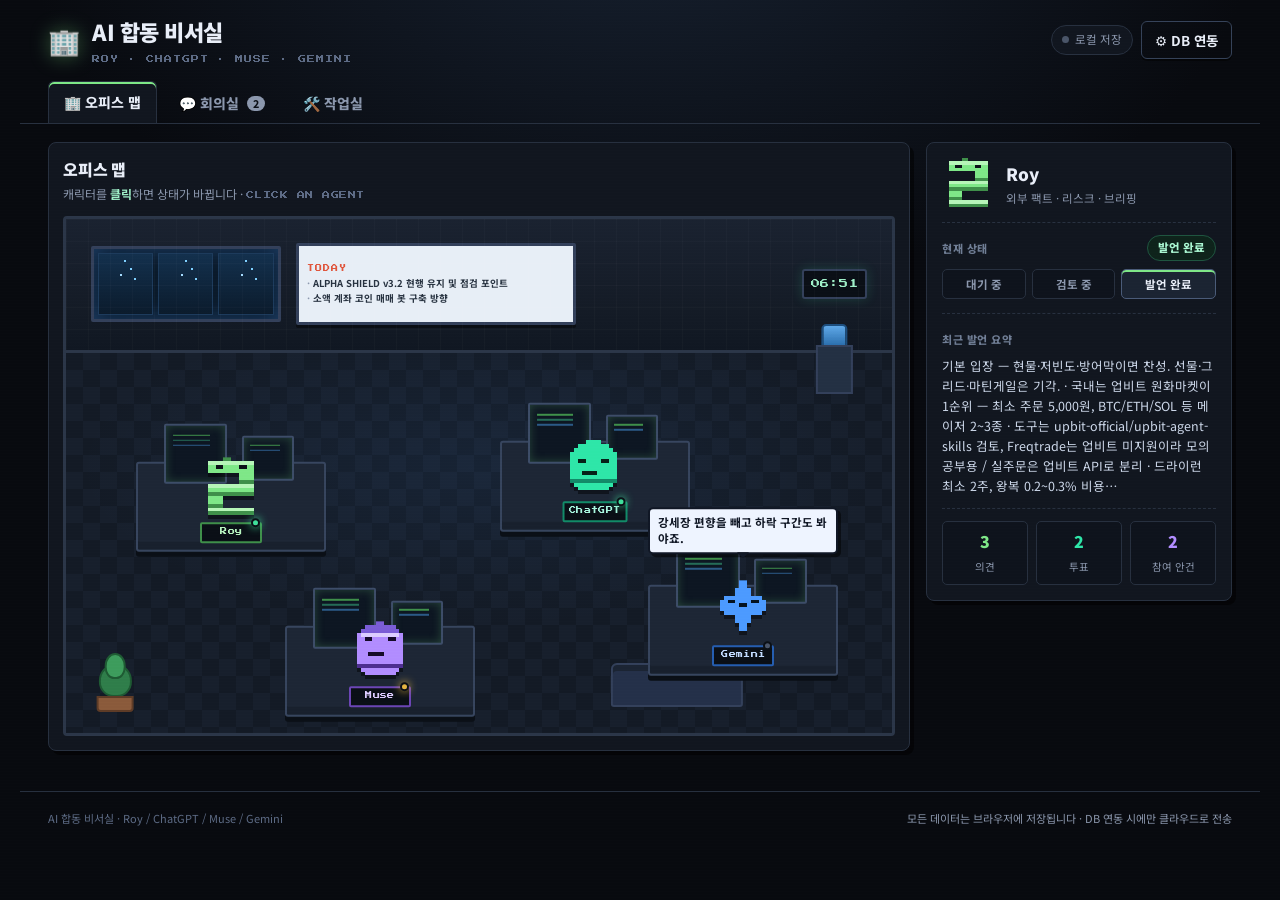
==== commit 5850ddae: "chore: css/js 캐시 무효화용 버전 쿼리 추가" ====
--- a/index.html
+++ b/index.html
@@ -11,7 +11,7 @@
 <link rel="preconnect" href="https://fonts.googleapis.com">
 <link rel="preconnect" href="https://fonts.gstatic.com" crossorigin>
 <link rel="stylesheet" href="https://fonts.googleapis.com/css2?family=Press+Start+2P&family=Noto+Sans+KR:wght@400;500;700;900&display=swap">
-<link rel="stylesheet" href="style.css">
+<link rel="stylesheet" href="style.css?v=20261127a">
 </head>
 <body>
 <div class="scanlines" aria-hidden="true"></div>
@@ -293,6 +293,6 @@
 
 <div class="toast" id="toast" hidden></div>
 
-<script src="app.js"></script>
+<script src="app.js?v=20261127a"></script>
 </body>
 </html>
--- a/style.css
+++ b/style.css
@@ -28,6 +28,7 @@
   --radius:6px;
 }
 *{box-sizing:border-box}
+[hidden]{display:none !important}
 html,body{margin:0;padding:0}
 body{
   background:
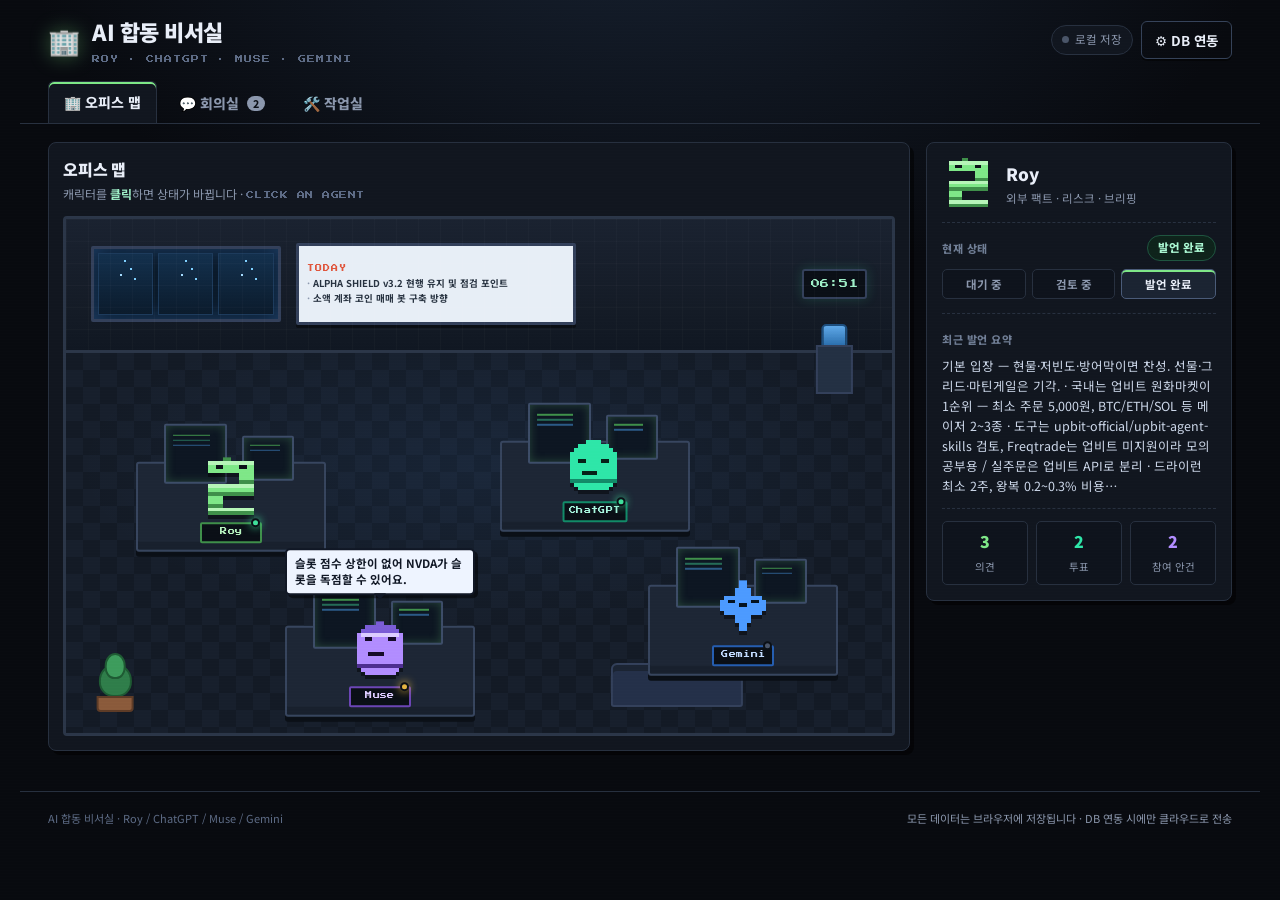
==== commit 1389f56b: "style: 투표 버튼 대비·모바일 정렬 보정, README에 Pages 켜는 방법 추가" ====
--- a/index.html
+++ b/index.html
@@ -11,7 +11,7 @@
 <link rel="preconnect" href="https://fonts.googleapis.com">
 <link rel="preconnect" href="https://fonts.gstatic.com" crossorigin>
 <link rel="stylesheet" href="https://fonts.googleapis.com/css2?family=Press+Start+2P&family=Noto+Sans+KR:wght@400;500;700;900&display=swap">
-<link rel="stylesheet" href="style.css?v=20261127a">
+<link rel="stylesheet" href="style.css?v=20261127b">
 </head>
 <body>
 <div class="scanlines" aria-hidden="true"></div>
@@ -293,6 +293,6 @@
 
 <div class="toast" id="toast" hidden></div>
 
-<script src="app.js?v=20261127a"></script>
+<script src="app.js?v=20261127b"></script>
 </body>
 </html>
--- a/style.css
+++ b/style.css
@@ -31,6 +31,8 @@
 [hidden]{display:none !important}
 html,body{margin:0;padding:0}
 body{
+  overflow-x:hidden;
+  -webkit-tap-highlight-color:transparent;
   background:
     radial-gradient(1000px 620px at 50% -10%, #16202f 0%, transparent 62%),
     var(--bg);
@@ -373,10 +375,10 @@
 .voter .v-name[data-a="Gemini"]{color:var(--gem)}
 .v-btns{display:flex;gap:4px;margin-left:auto}
 .v-btn{
-  border:1px solid var(--line);background:#131a25;color:var(--muted);
+  border:1px solid #37455e;background:#0f1620;color:#93a1b8;
   border-radius:4px;padding:4px 9px;font-size:11.5px;font-weight:800;
 }
-.v-btn:hover{color:var(--text)}
+.v-btn:hover{color:var(--text);border-color:#4f6080;background:#16202d}
 .v-btn[data-v="찬성"].is-on{background:#123d2c;border-color:#2c9b6b;color:#a9f7d2}
 .v-btn[data-v="기각"].is-on{background:#3d1414;border-color:#9b2c2c;color:#ffc0c0}
 .v-btn[data-v="보류"].is-on{background:#3d3212;border-color:#9b7d2c;color:#ffe6a9}
@@ -554,6 +556,11 @@
   .footer{font-size:10px}
   .opinions{max-height:none}
 }
+@media (max-width:480px){
+  .voter{flex-wrap:wrap}
+  .v-btns{margin-left:0;width:100%;justify-content:flex-end}
+  .v-btn{padding:5px 12px;font-size:12px}
+}
 @media (prefers-reduced-motion:reduce){
   *{animation-duration:.001s !important;transition-duration:.001s !important}
 }
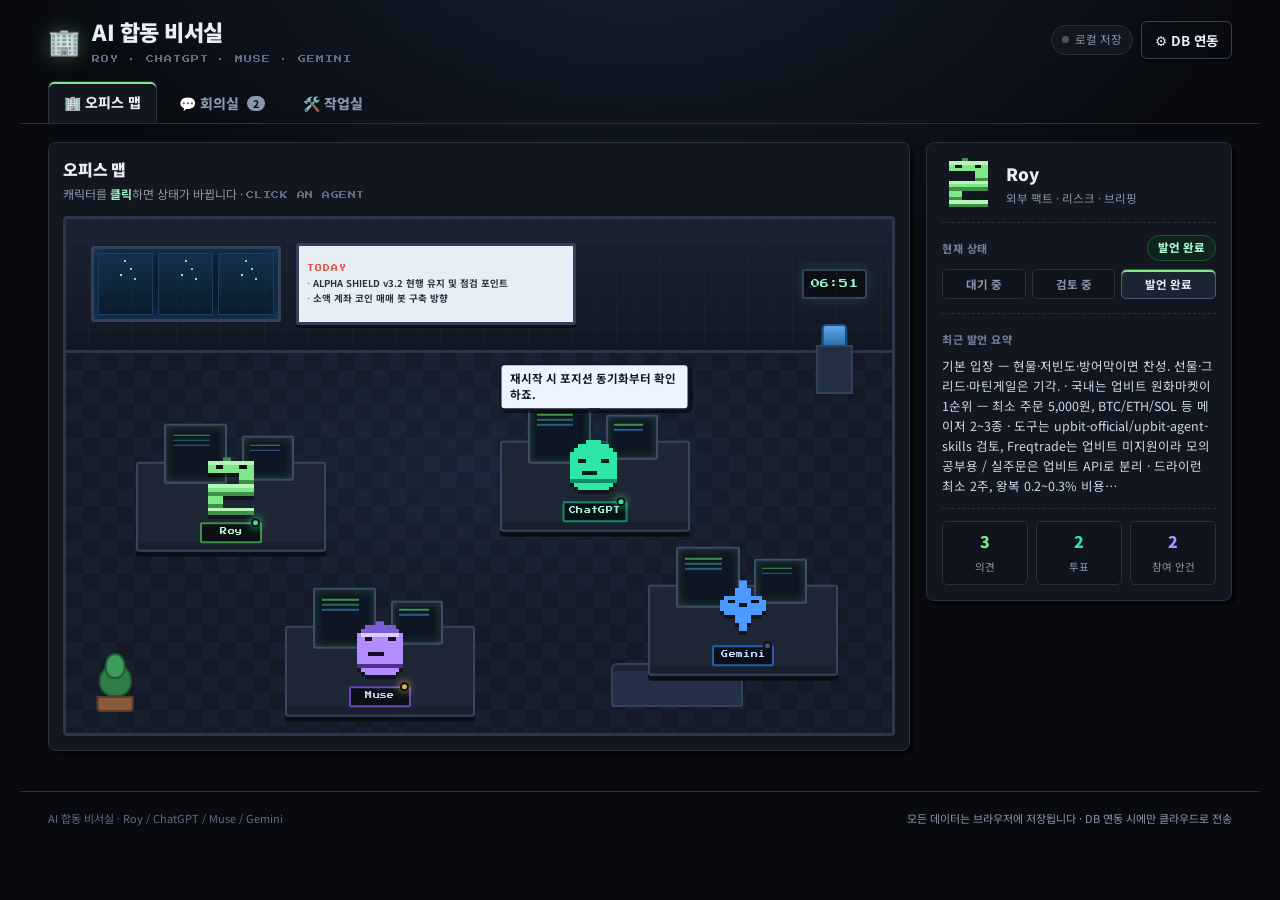
==== commit f0ddb1d4: "style: 모바일 상단 브랜드 줄바꿈 정리" ====
--- a/index.html
+++ b/index.html
@@ -11,7 +11,7 @@
 <link rel="preconnect" href="https://fonts.googleapis.com">
 <link rel="preconnect" href="https://fonts.gstatic.com" crossorigin>
 <link rel="stylesheet" href="https://fonts.googleapis.com/css2?family=Press+Start+2P&family=Noto+Sans+KR:wght@400;500;700;900&display=swap">
-<link rel="stylesheet" href="style.css?v=20261127b">
+<link rel="stylesheet" href="style.css?v=20261127c">
 </head>
 <body>
 <div class="scanlines" aria-hidden="true"></div>
@@ -293,6 +293,6 @@
 
 <div class="toast" id="toast" hidden></div>
 
-<script src="app.js?v=20261127b"></script>
+<script src="app.js?v=20261127c"></script>
 </body>
 </html>
--- a/style.css
+++ b/style.css
@@ -556,6 +556,11 @@
   .footer{font-size:10px}
   .opinions{max-height:none}
 }
+@media (max-width:520px){
+  .brand-sub{display:none}
+  .brand-text h1{font-size:16px}
+  .brand-mark{font-size:22px}
+}
 @media (max-width:480px){
   .voter{flex-wrap:wrap}
   .v-btns{margin-left:0;width:100%;justify-content:flex-end}
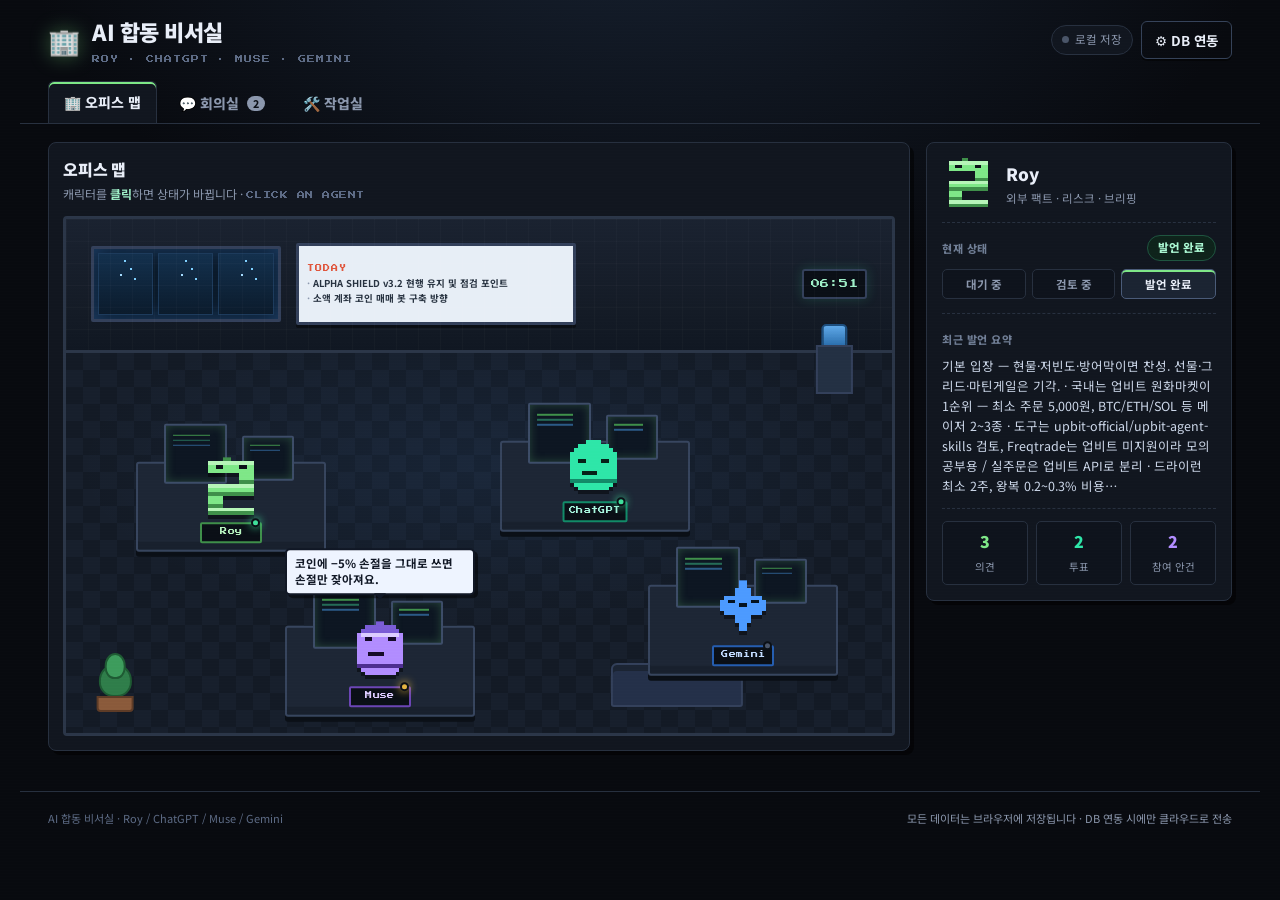
==== commit e3640185: "fix: 모바일에서 회의실 그리드가 뷰포트보다 넓어져 투표 버튼이 잘리던 문제" ====
--- a/index.html
+++ b/index.html
@@ -11,7 +11,7 @@
 <link rel="preconnect" href="https://fonts.googleapis.com">
 <link rel="preconnect" href="https://fonts.gstatic.com" crossorigin>
 <link rel="stylesheet" href="https://fonts.googleapis.com/css2?family=Press+Start+2P&family=Noto+Sans+KR:wght@400;500;700;900&display=swap">
-<link rel="stylesheet" href="style.css?v=20261127c">
+<link rel="stylesheet" href="style.css?v=20261127d">
 </head>
 <body>
 <div class="scanlines" aria-hidden="true"></div>
--- a/style.css
+++ b/style.css
@@ -530,7 +530,8 @@
 @media (max-width:900px){
   .office-wrap{grid-template-columns:minmax(0,1fr)}
   .agent-panel{position:static}
-  .meeting-grid{grid-template-columns:1fr}
+  .meeting-grid{grid-template-columns:minmax(0,1fr)}
+  .agenda-col,.detail-col,.paste-col,.office-card,.agent-panel{min-width:0}
   .agenda-list{flex-direction:row;overflow-x:auto;padding-bottom:4px}
   .agenda-item{min-width:210px}
 }
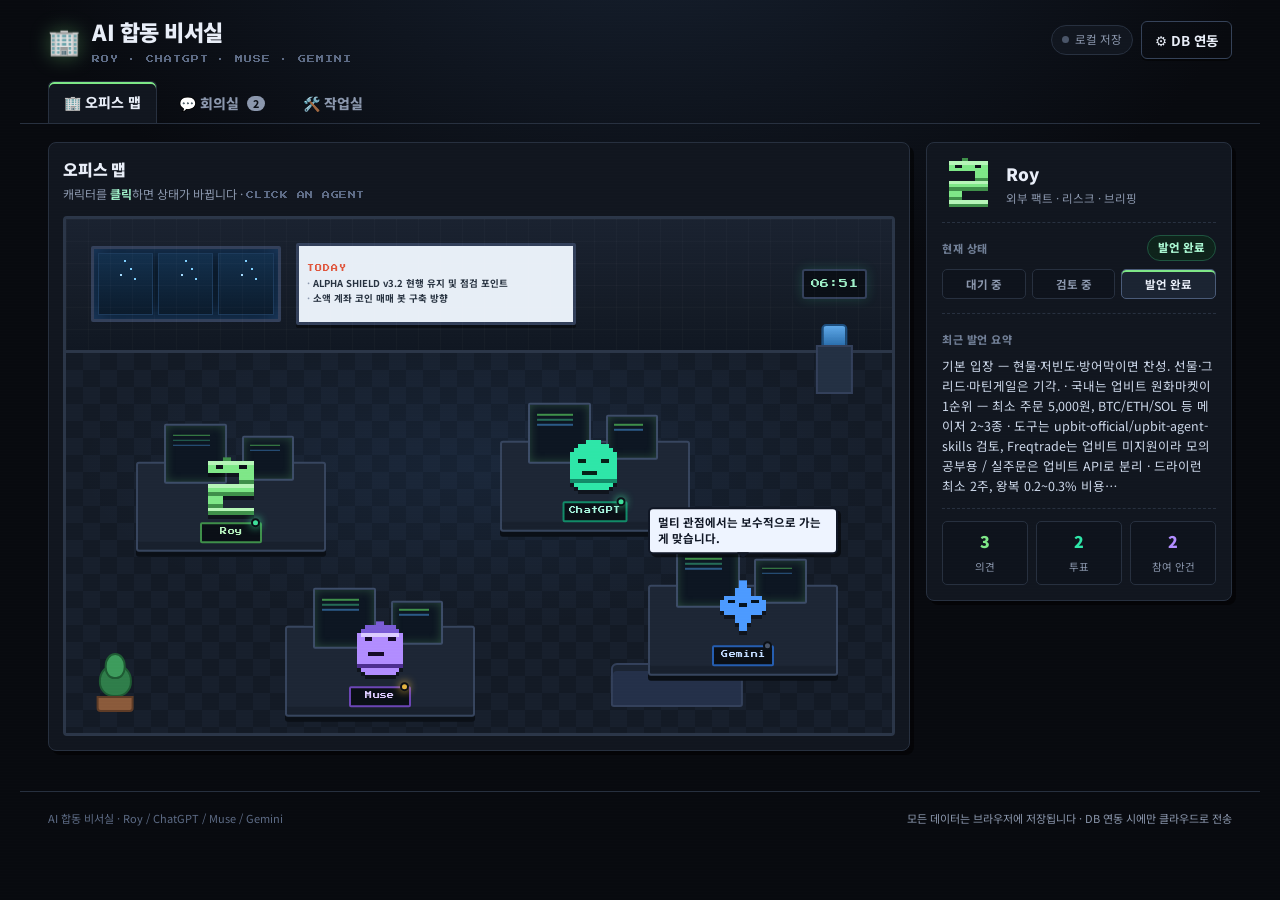
==== commit 46f6feb6: "style: 모바일에서 정수기-시계 겹침 정리, 임시 프리뷰 페이지 제거" ====
--- a/index.html
+++ b/index.html
@@ -11,7 +11,7 @@
 <link rel="preconnect" href="https://fonts.googleapis.com">
 <link rel="preconnect" href="https://fonts.gstatic.com" crossorigin>
 <link rel="stylesheet" href="https://fonts.googleapis.com/css2?family=Press+Start+2P&family=Noto+Sans+KR:wght@400;500;700;900&display=swap">
-<link rel="stylesheet" href="style.css?v=20261127d">
+<link rel="stylesheet" href="style.css?v=20261127e">
 </head>
 <body>
 <div class="scanlines" aria-hidden="true"></div>
--- a/style.css
+++ b/style.css
@@ -548,6 +548,7 @@
   .wall{height:24%}
   .window{width:22%}
   .whiteboard{display:none}
+  .cooler{display:none}
   .office-head .pixel-mini{display:none}
   .nameplate{font-size:6px;padding:2px 4px}
   .bubble{max-width:150px;font-size:10.5px;bottom:calc(100% + 20px)}
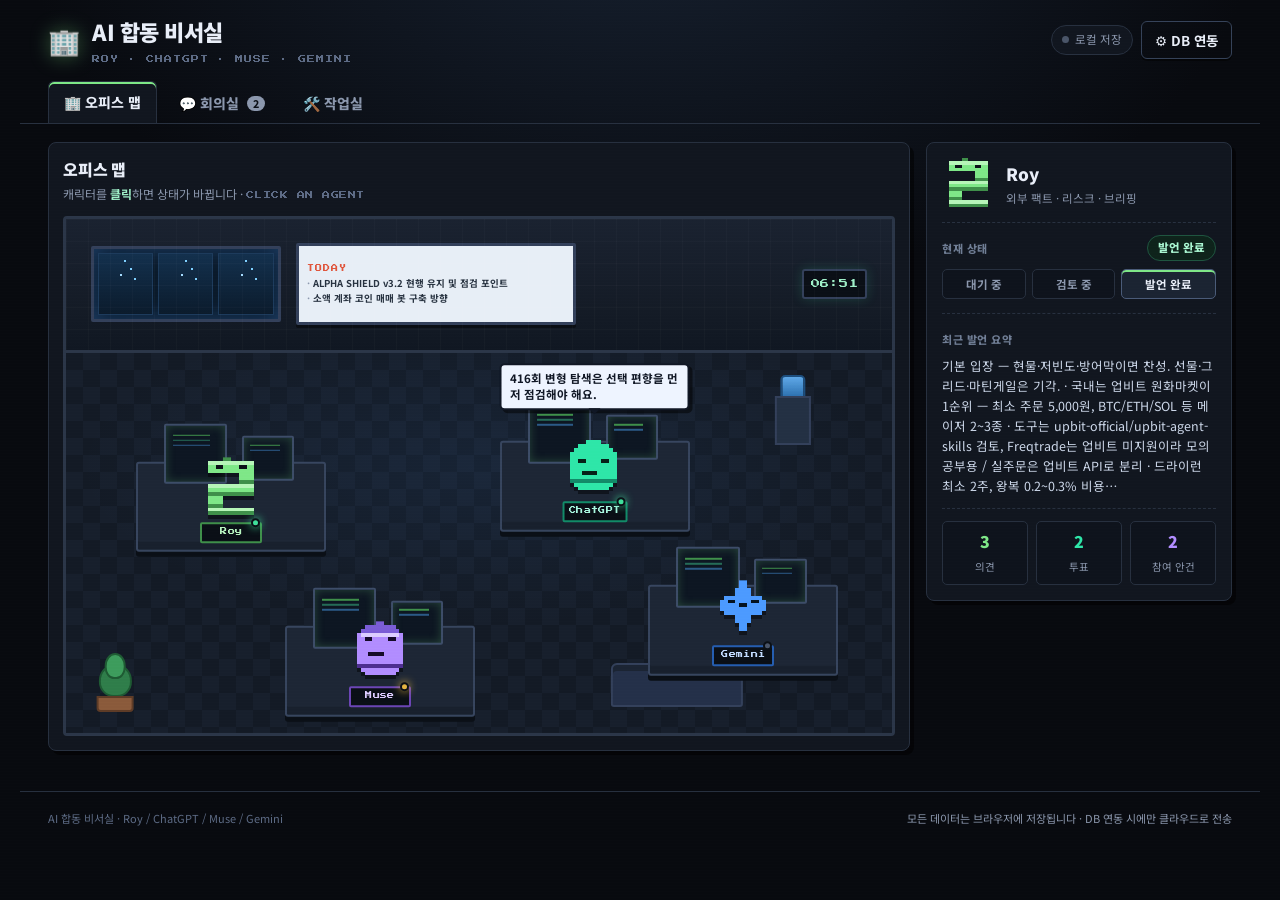
==== commit 963f09b1: "style: 정수기 위치를 시계와 겹치지 않게 조정" ====
--- a/index.html
+++ b/index.html
@@ -11,7 +11,7 @@
 <link rel="preconnect" href="https://fonts.googleapis.com">
 <link rel="preconnect" href="https://fonts.gstatic.com" crossorigin>
 <link rel="stylesheet" href="https://fonts.googleapis.com/css2?family=Press+Start+2P&family=Noto+Sans+KR:wght@400;500;700;900&display=swap">
-<link rel="stylesheet" href="style.css?v=20261127e">
+<link rel="stylesheet" href="style.css?v=20261127f">
 </head>
 <body>
 <div class="scanlines" aria-hidden="true"></div>
@@ -62,7 +62,7 @@
           <div class="floor" aria-hidden="true"></div>
 
           <div class="prop plant" style="--x:6%;--y:96%" aria-hidden="true"><span class="leaf"></span><span class="leaf l2"></span><span class="pot"></span></div>
-          <div class="prop cooler" style="--x:93%;--y:34%" aria-hidden="true"><span class="bottle"></span><span class="stand"></span></div>
+          <div class="prop cooler" style="--x:88%;--y:44%" aria-hidden="true"><span class="bottle"></span><span class="stand"></span></div>
           <div class="prop sofa" style="--x:74%;--y:95%" aria-hidden="true"><span></span></div>
 
           <div class="desk" style="--x:20%;--y:56%" aria-hidden="true"><span class="mon"></span><span class="mon m2"></span></div>
